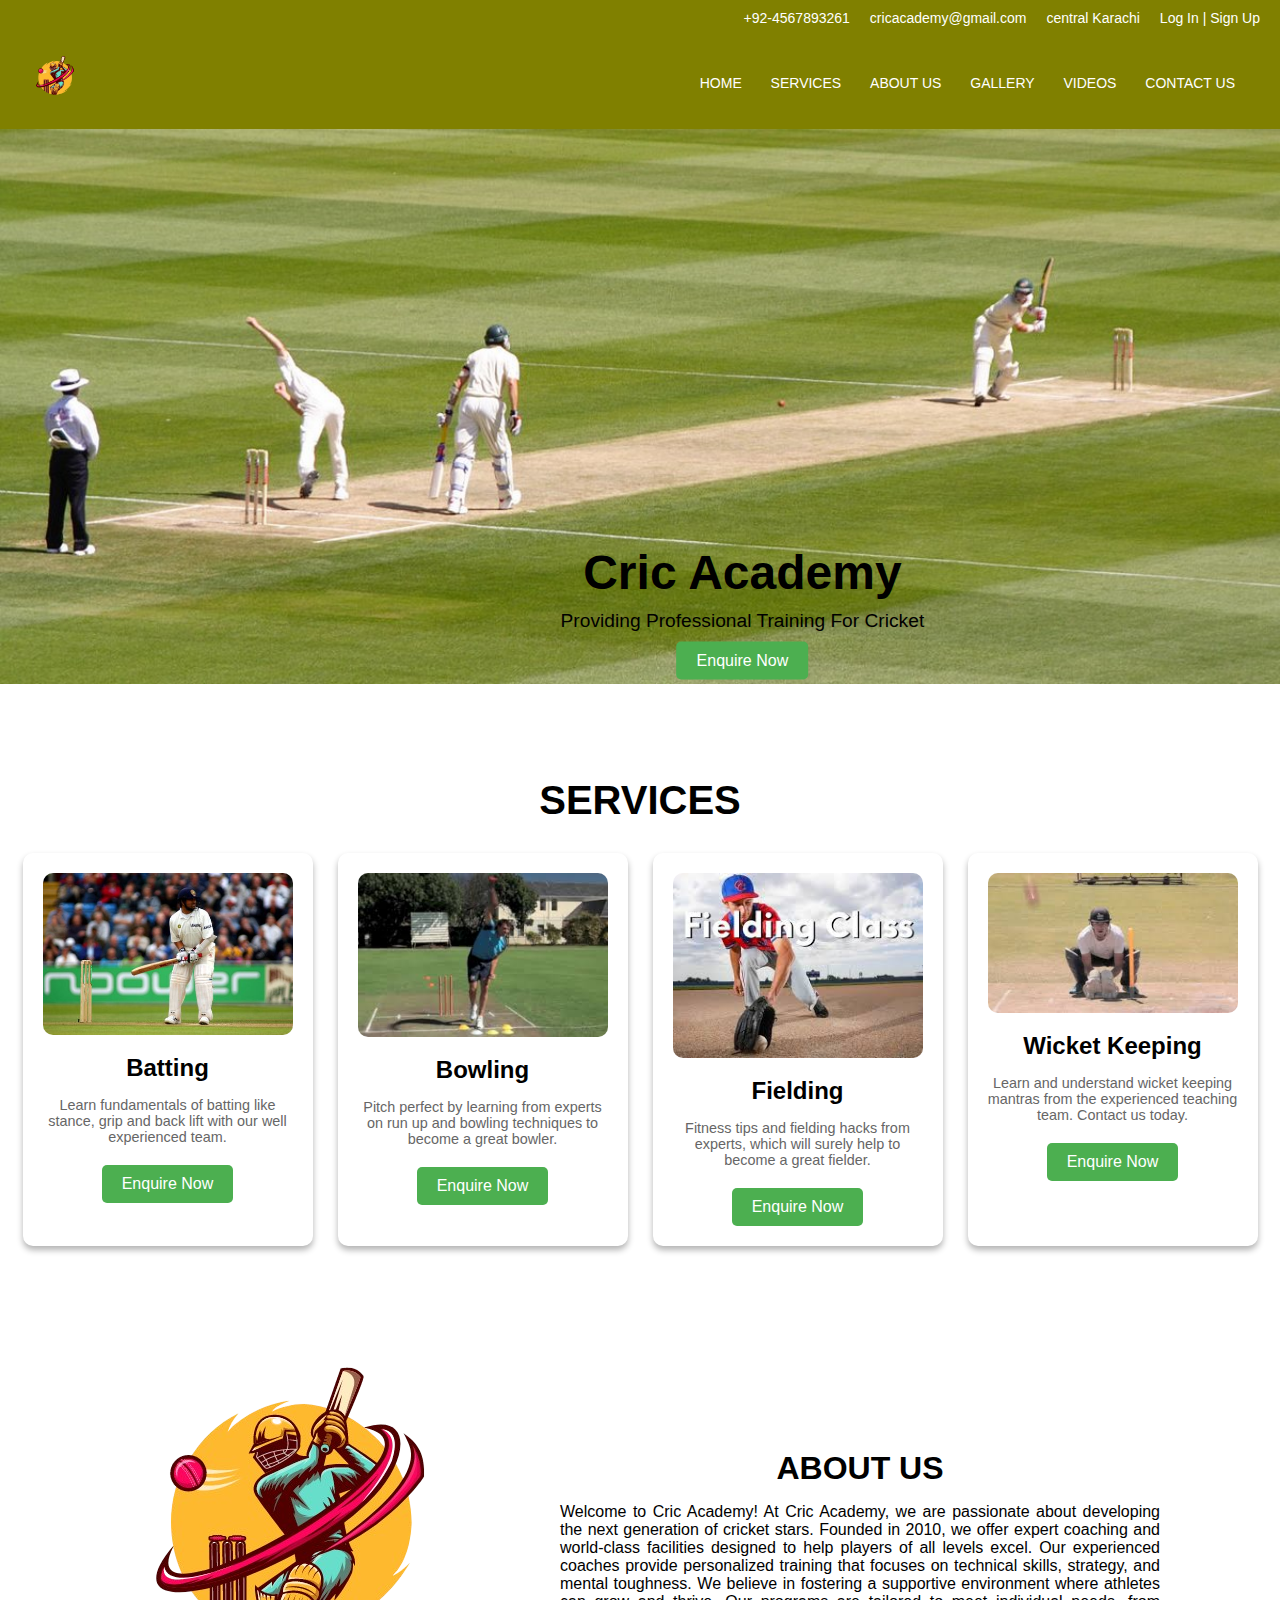
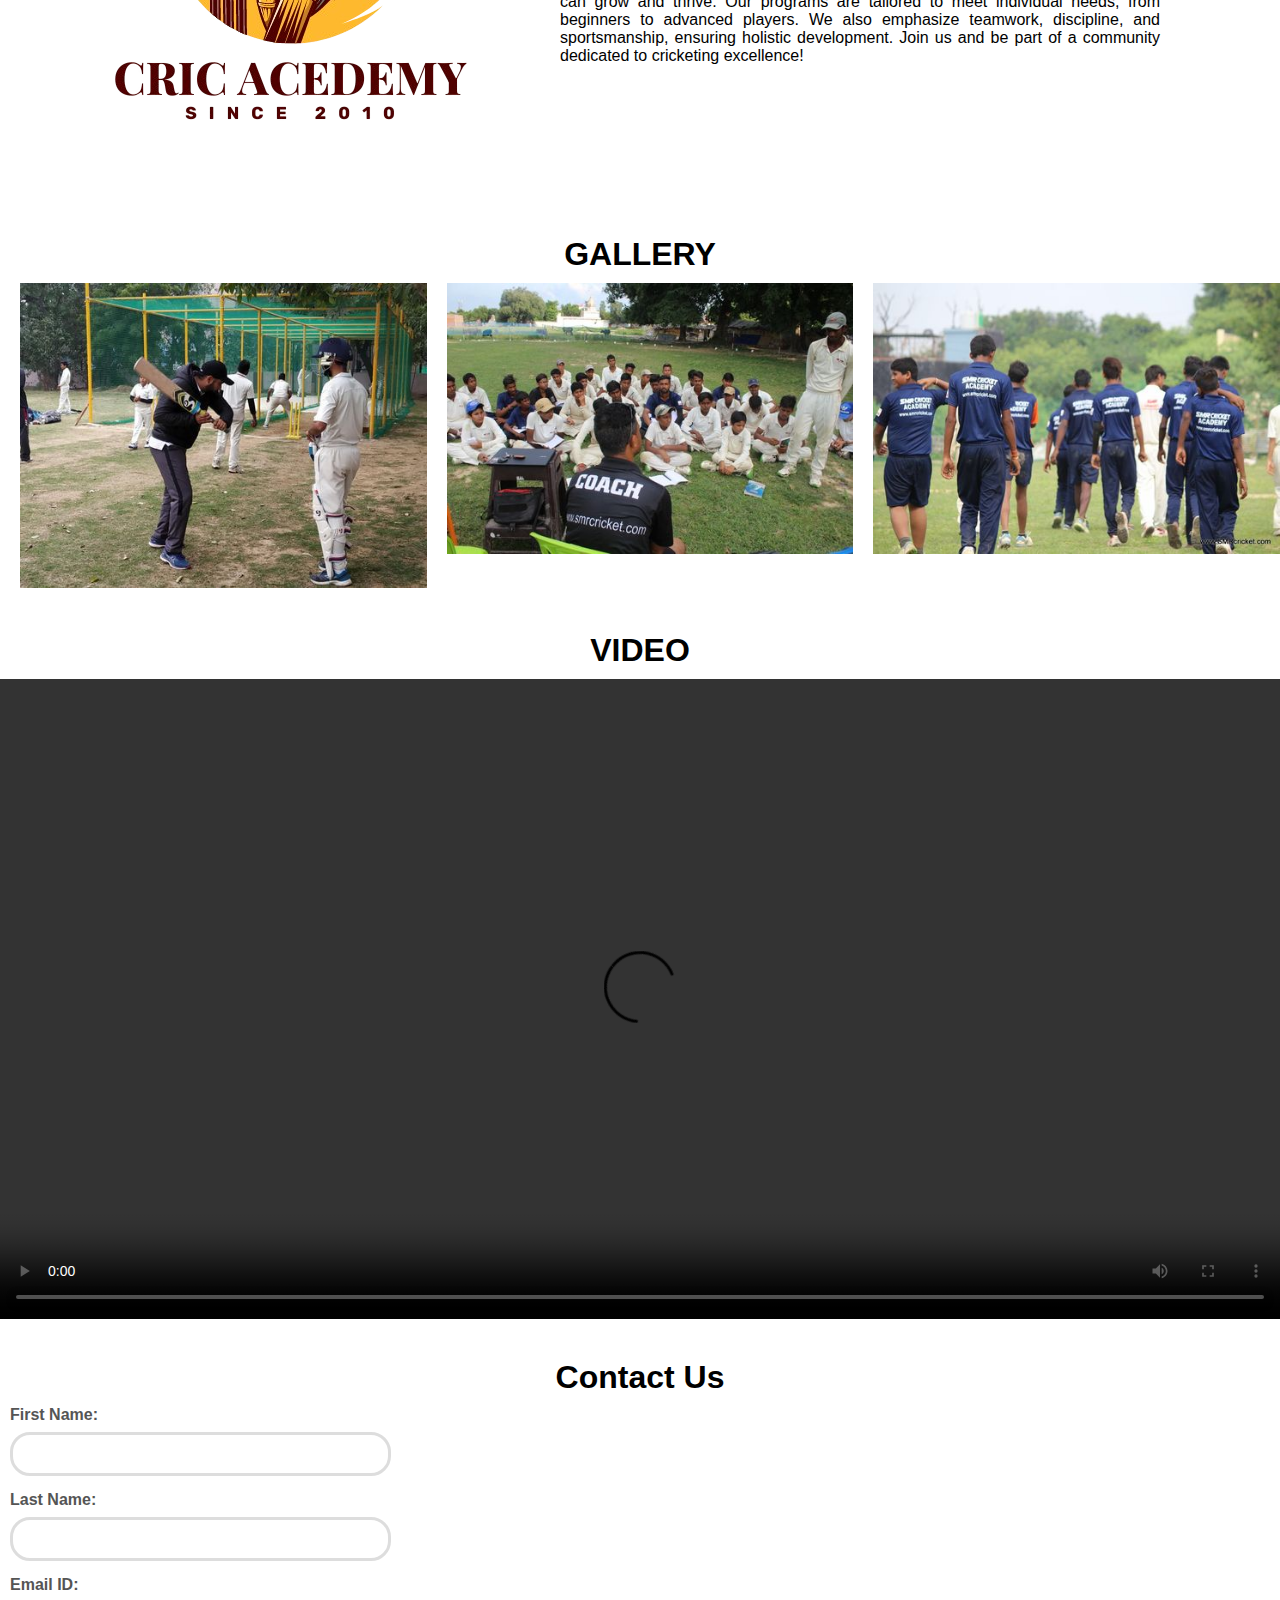
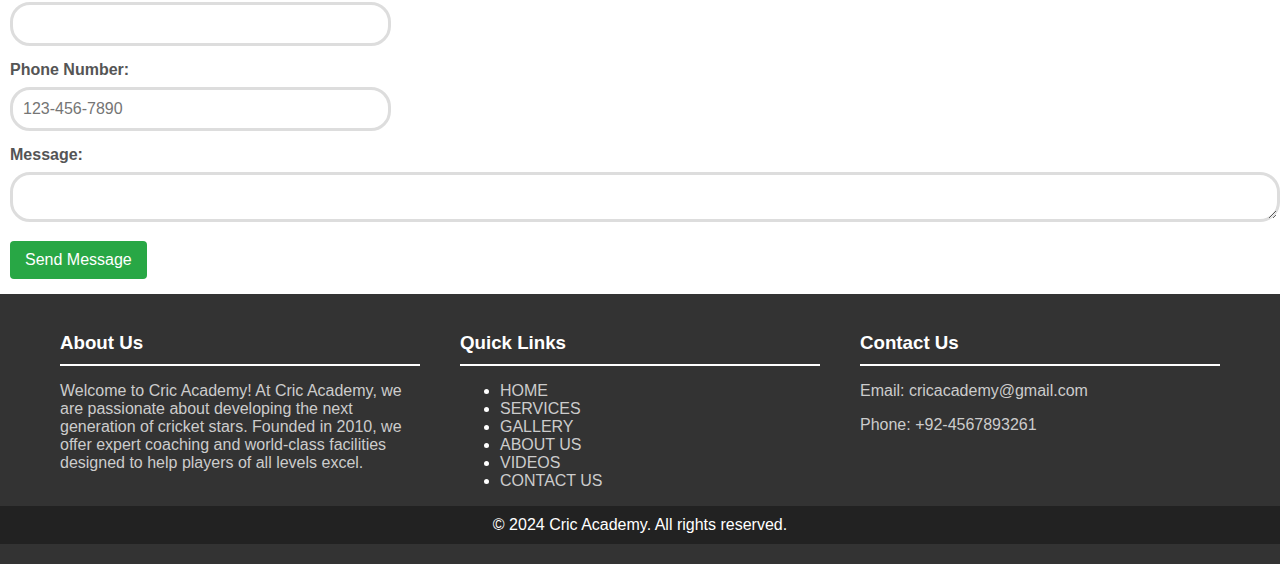
==== index.html @ f3417065 "Sports Website" ====
<!DOCTYPE html>
<html lang="en">

<head>
    <meta charset="UTF-8">
    <meta name="viewport" content="width=device-width, initial-scale=1.0">
    <link rel="stylesheet" href="https://cdnjs.cloudflare.com/ajax/libs/font-awesome/6.6.0/css/all.min.css"
        integrity="sha512-Kc323vGBEqzTmouAECnVceyQqyqdsSiqLQISBL29aUW4U/M7pSPA/gEUZQqv1cwx4OnYxTxve5UMg5GT6L4JJg=="
        crossorigin="anonymous" referrerpolicy="no-referrer" />
    <link rel="stylesheet" href="style.css">
    <title>Cric Academy</title>
</head>

<body>
    <!-- Top Bar -->
    <div class="top-bar">
        <div class="social-media">
            <a href="#"><i class="fab fa-facebook-f"></i></a>
            <a href="#"><i class="fab fa-linkedin-in"></i></a>
            <a href="#"><i class="fab fa-instagram"></i></a>
            <a href="#"><i class="fab fa-twitter"></i></a>
            <a href="#"><i class="fab fa-youtube"></i></a>
        </div>
        <div class="contact-info">
            <span><i class="fas fa-phone-alt"></i> +92-4567893261</span>
            <span><i class="fas fa-envelope"></i> cricacademy@gmail.com</span>
            <span><i class="fas fa-map-marker-alt"></i> central Karachi</span>
            <a href="login.html" class="login-signup"><i class="fas fa-user"></i> Log In | Sign Up</a>
        </div>
    </div>
    <div class="container">
        <div class="logo">
            <img src="image/logo.png" alt="Logo">
        </div>
        <nav>
            <ul>
                <li><a href="#background">HOME</a></li>
                <li><a href="#services">SERVICES</a></li>
                <li><a href="#about">ABOUT US</a></li>
                <li><a href="#GALLERY">GALLERY</a></li>
                <li><a href="#video">VIDEOS</a></li>
                <li><a href="#contact">CONTACT US</a></li>
            </ul>
        </nav>
    </div>

    <div class="background" id="background">
        <img src="image/background.jpg" alt="background">
    </div>


    <div class="hero">
        <h1>Cric Academy</h1>
        <p>Providing Professional Training For Cricket</p>
        <a href="#" class="cta">Enquire Now</a>
    </div>

    <!-- Services -->
    <section class="services-section" id="services">
        <h2>SERVICES</h2>
        <div class="services-container">
            <div class="service-item">
                <img src="image/battings.jpg" alt="Batting">
                <h3>Batting</h3>
                <p>Learn fundamentals of batting like stance, grip and back lift with our well experienced team.</p>
                <button>Enquire Now</button>
            </div>
            <div class="service-item">
                <img src="image/bowling.jpeg" alt="Bowling">
                <h3>Bowling</h3>
                <p>Pitch perfect by learning from experts on run up and bowling techniques to become a great bowler.</p>
                <button>Enquire Now</button>
            </div>
            <div class="service-item">
                <img src="image/fielding.jpeg" alt="Fielding">
                <h3>Fielding</h3>
                <p>Fitness tips and fielding hacks from experts, which will surely help to become a great fielder.</p>
                <button>Enquire Now</button>
            </div>
            <div class="service-item">
                <img src="image/wickkeepering.jpeg" alt="Wicket Keeping">
                <h3>Wicket Keeping</h3>
                <p>Learn and understand wicket keeping mantras from the experienced teaching team. Contact us today.</p>
                <button>Enquire Now</button>
            </div>
        </div>
    </section>
     
    <!-- About Us -->

    <div class="about" id="about">
        <div class="about-us">
            <img src="image/About_us.png" alt="">
            <div class="about-text">
                <h2><strong> ABOUT US </strong></About>
                </h2>
                <p>Welcome to Cric Academy! At Cric Academy, we are passionate about developing the next generation of
                    cricket stars. Founded in 2010, we offer expert coaching and world-class facilities designed to help players of all levels
                    excel. Our experienced coaches provide personalized training that focuses on technical skills,
                    strategy, and mental toughness. We believe in fostering a supportive environment where athletes can
                    grow and thrive. Our programs are tailored to meet individual needs, from beginners to advanced
                    players. We also emphasize teamwork, discipline, and sportsmanship, ensuring holistic development.
                    Join us and be part of a community dedicated to cricketing excellence!</p>
            </div>
        </div>

    <!--  GALLERY -->

    <h2>GALLERY</h2>
    <div class="slides" id="GALLERY">
        <div class="slide">
            <img src="image/slider1.jpg" alt="slider1">
        </div>

        <div class="slide">
            <img src="image/slider2.jpg" alt="slider2">
        </div>

        <div class="slide">
            <img src="image/slider 3.jpg" alt="slider3">
        </div>
    </div>
    
        <!-- video -->

        <h2>VIDEO</h2>
        <div class="videos" id="video">
            <video controls>
                <source src="video/invideo-ai-1080 Cric Academy - The Ultimate Cricket Trai 2024-08-26.mp4" type="">
            </video>
        </div>

        <!-- Contact Form -->
        <h2>Contact Us</h2>
        <div class="contact-form">
            
            <form>
                <label for="first-name">First Name:</label>
                <input type="text" id="first-name" name="first-name" required>

                <label for="last-name">Last Name:</label>
                <input type="text" id="last-name" name="last-name" required>

                <label for="email">Email ID:</label>
                <input type="email" id="email" name="email" required>

                <label for="Phone">Phone Number:</label>
                <input type="tel" id="phone" name="phone"  placeholder="123-456-7890" required>

                <label for="message">Message:</label>
                <textarea id="message" name="message" required></textarea>

                <button type="submit">Send Message</button>
            </form>
        </div>
        
        <!-- Footer -->
        <footer>
            <div class="footer-content">
              <div class="footer-section about">
                <h3>About Us</h3>
                <p>Welcome to Cric Academy! At Cric Academy, we are passionate about developing the next generation of
                    cricket stars. Founded in 2010, we offer expert coaching and world-class facilities designed to help players of all levels
                    excel.</p>
              </div>
              <div class="footer-section links">
                <h3>Quick Links</h3>
                <ul>
                    <li><a href="#background">HOME</a></li>
                    <li><a href="#services">SERVICES</a></li>
                    <li><a href="#GALLERY">GALLERY</a></li>
                    <li><a href="#about">ABOUT US </a></li>
                    <li><a href="#video">VIDEOS</a></li>
                    <li><a href="#contact">CONTACT US</a></li>
                  
                </ul>
              </div>
              <div class="footer-section contact">
                <h3>Contact Us</h3>
                <p>Email: <a href=" cricacademy@gmail.com"> cricacademy@gmail.com</a></p>
                <p>Phone: +92-4567893261</p>
              </div>
            </div>
            <div class="footer-bottom">
              <p>&copy; 2024 Cric Academy. All rights reserved.</p>
            </div>
          </footer>
</body>

</html>
---- style.css ----
body {
  font-family: Arial, Helvetica, sans-serif;
  margin: 0;
  padding: 0;

}

.top-bar {
  background-color: olive;
  display: flex;
  justify-content: space-between;
  align-items: center;
  padding: 10px 20px;
  font-size: 14px;

}

.social-media a {
  color: white;
  text-decoration: none;
  margin-right: 15px;

}

.social-media a:hover {
  color: #808000;
}

.contact-info {
  display: flex;
  align-items: center;
}

.contact-info span {
  margin-right: 20px;
  color: white;
}

.contact-info .login-signup {
  color: white;
  text-decoration: none;
}

.contact-info .login-signup:hover {
  color: #808000;
}

.container {
  background-color: olive;
  display: flex;
  justify-content: space-between;
  align-items: center;
  padding: 10px 20px;
  font-size: 14px;
  flex-wrap: wrap;
}

.container ul {
  list-style: none;
  margin: 0;
  padding: 0;
}

.container li {
  display: inline-block;
  list-style: none;
}

.container a {
  text-decoration: none;
  color: white;
  margin-right: 25px;
}

.container a:hover {
  color: #808000;
}

.content {
  padding: 20px;
}

.logo {
  float: left;
  margin-right: 20px;
}

.logo img {
  width: 70px;
  height: auto;
}

.background img {
  height: auto;
  background-size: cover;
  background-position: center;
  width: 100%;
}

.hero {
  position: absolute;
  top: 68%;
  left: 58%;
  transform: translate(-50%, -50%);
  padding: 40px;
  text-align: center;
}

.hero h1 {
  font-size: 3em;
  margin: 0px;
}

.hero p {
  font-size: 1.2em;
  margin: 10px 0;
}

.cta {
  display: inline-block;
  padding: 10px 20px;
  background-color: #4CAF50;
  color: #fff;
  text-decoration: none;
  border-radius: 5px;
}

.cta:hover{
  background-color: #1b5e20;
}

body1 {
  margin: 0;
  font-family: Arial, sans-serif;
  background-color: #F5F5DC;
  display: flex;
  justify-content: center;
  align-items: center;
  height: 100vh;
}

.login {
  background-color: #808000;
  box-shadow: 0px 4px 8px rgb(0, 0, 0, 0.2);
  border-radius: 10px;
  padding: 40px;
  text-align: center;

}

h1 {
  color: #000;
  margin-bottom: 28px;
}

label {
  color: #fff;
  margin-bottom: 8px;
  text-align: left;
  font-size: medium;
  display: block;
}

input[type="text"] [type="password"] {
  width: 100%;
  padding: 10px;
  border-radius: 4px;
  border: none;
  box-sizing: border-box;
  margin-bottom: 20px;
}

.login-button {
  padding: 12px;
  background-color: #D4AF37;
  color: #333;
  border: none;
  border-radius: 4px;
  cursor: pointer;
  font-size: 15px;
  font-weight: bold;
  width: 100%;
  margin-top: 10px;

}

.login-button:hover {
  background-color: #2E8B57;
  color: #fff;
}

.services-section {
  text-align: center;
  padding: 50px 20px;
}

.services-section h2 {
  font-size: 2.5em;
  margin-bottom: 30px;
}

.services-container {
  display: flex;
  justify-content: space-around;
  flex-wrap: wrap;
  gap: 20px;
}

.service-item {
  background-color: #fff;
  border-radius: 10px;
  box-shadow: 0 4px 6px rgba(0, 0, 0, 0.3);
  padding: 20px;
  max-width: 250px;
  text-align: center;
}

.service-item img {
  width: 100%;
  height: auto;
  border-radius: 10px;
}

.service-item h3 {
  font-size: 1.5em;
  margin: 15px 0;
}

.service-item p {
  font-size: 0.9em;
  color: #666;
  margin-bottom: 20px;
}

.service-item button {
  background-color: #4CAF50;
  color: #fff;
  border: none;
  border-radius: 5px;
  padding: 10px 20px;
  cursor: pointer;
  font-size: 1em;
  transition: background-color 0.3s ease;
}

.service-item button:hover {
  background-color: #1b5e20;
}


h2 {
  font-size: 2em;
  margin-bottom: 10px;
  margin-top: 40px;
  text-align: center;
}

.slides {
  display: flex;
  width: 100%;
  transition: transform 0.5s ease-in-out;
}

.slide {
  width: 10%;
  flex: 1 0 10%;
  margin-left: 20px;
}

.slide img {
  width: 100%;
  height: auto;
}

.about {
  padding: 0px;
}

.about-us {
  display: flex;
  align-items: center;
  max-width: 1200px;
  margin: 0 auto;
  gap: 20px;

}

.about-text {
  max-width: 600px;
  text-align: justify;
}

 .videos{
  position: relative;
  width: 100%;
  max-width: 600%;
  padding-bottom: 50%;
  margin: 0 auto;
  overflow: hidden;
} 

.videos video{
  display: block;
  position: absolute;
  top: 0;
  left: 0;
  width: 100%;
  height: 100%;
} 

.contact-form{
  margin-left: 10px;
}

.contact-form label {
  display: block;
  margin-bottom: 8px;
  font-weight: bold;
  color: #555;
}
.contact-form input,
.contact-form textarea {
  width: 30%;
  padding: 10px;
  margin-bottom: 15px;
  border: 3px solid #ddd;
  border-radius: 20px;
  box-sizing: border-box;
  font-size: 16px;
}
.contact-form textarea {
  height: 50px;
  width: 100%;
  resize: vertical;
}
.contact-form button {
  background-color: #28a745;
  border: none;
  color: #fff;
  padding: 10px 15px;
  font-size: 16px;
  border-radius: 4px;
  cursor: pointer;
  transition: background-color 0.3s ease;
}
.contact-form button:hover {
  background-color: #218838;
}

footer {
  background-color: #333;
  color: #fff;
  padding: 20px 0;
  font-family: Arial, sans-serif;
  margin-top: 15px;
  background-size: cover;
  width: 100%;
  margin-bottom: 0%;
}

.footer-content {
  display: flex;
  justify-content: space-around;
  max-width: 1200px;
  margin: 0 auto;
}

.footer-section {
  flex: 1;
  margin: 0 20px;
}

.footer-section h3 {
  border-bottom: 2px solid #fff;
  padding-bottom: 10px;
  margin-bottom: 10px;
}

.footer-section p, .footer-section a {
  color: #ccc;
  text-decoration: none;
}

.footer-section a:hover {
  text-decoration: underline;
}

.footer-bottom {
  text-align: center;
  padding: 10px 0;
  background-color: #222;
}

.footer-bottom p {
  margin: 0;
}

@media (max-width: 480px) {
  .top-bar, .container {
    flex-direction: column;
    text-align: center;
  }

  .contact-info {
    flex-direction: column;
  }

  .contact-info span {
    margin-right: 0;
    margin-bottom: 10px;
  }

  .hero h1 {
    font-size: 1.5em;
  }

  .hero p {
    font-size: 0.9em;
  }

  .cta {
    padding: 5px 10px;
    font-size: 0.8em;
  }
}
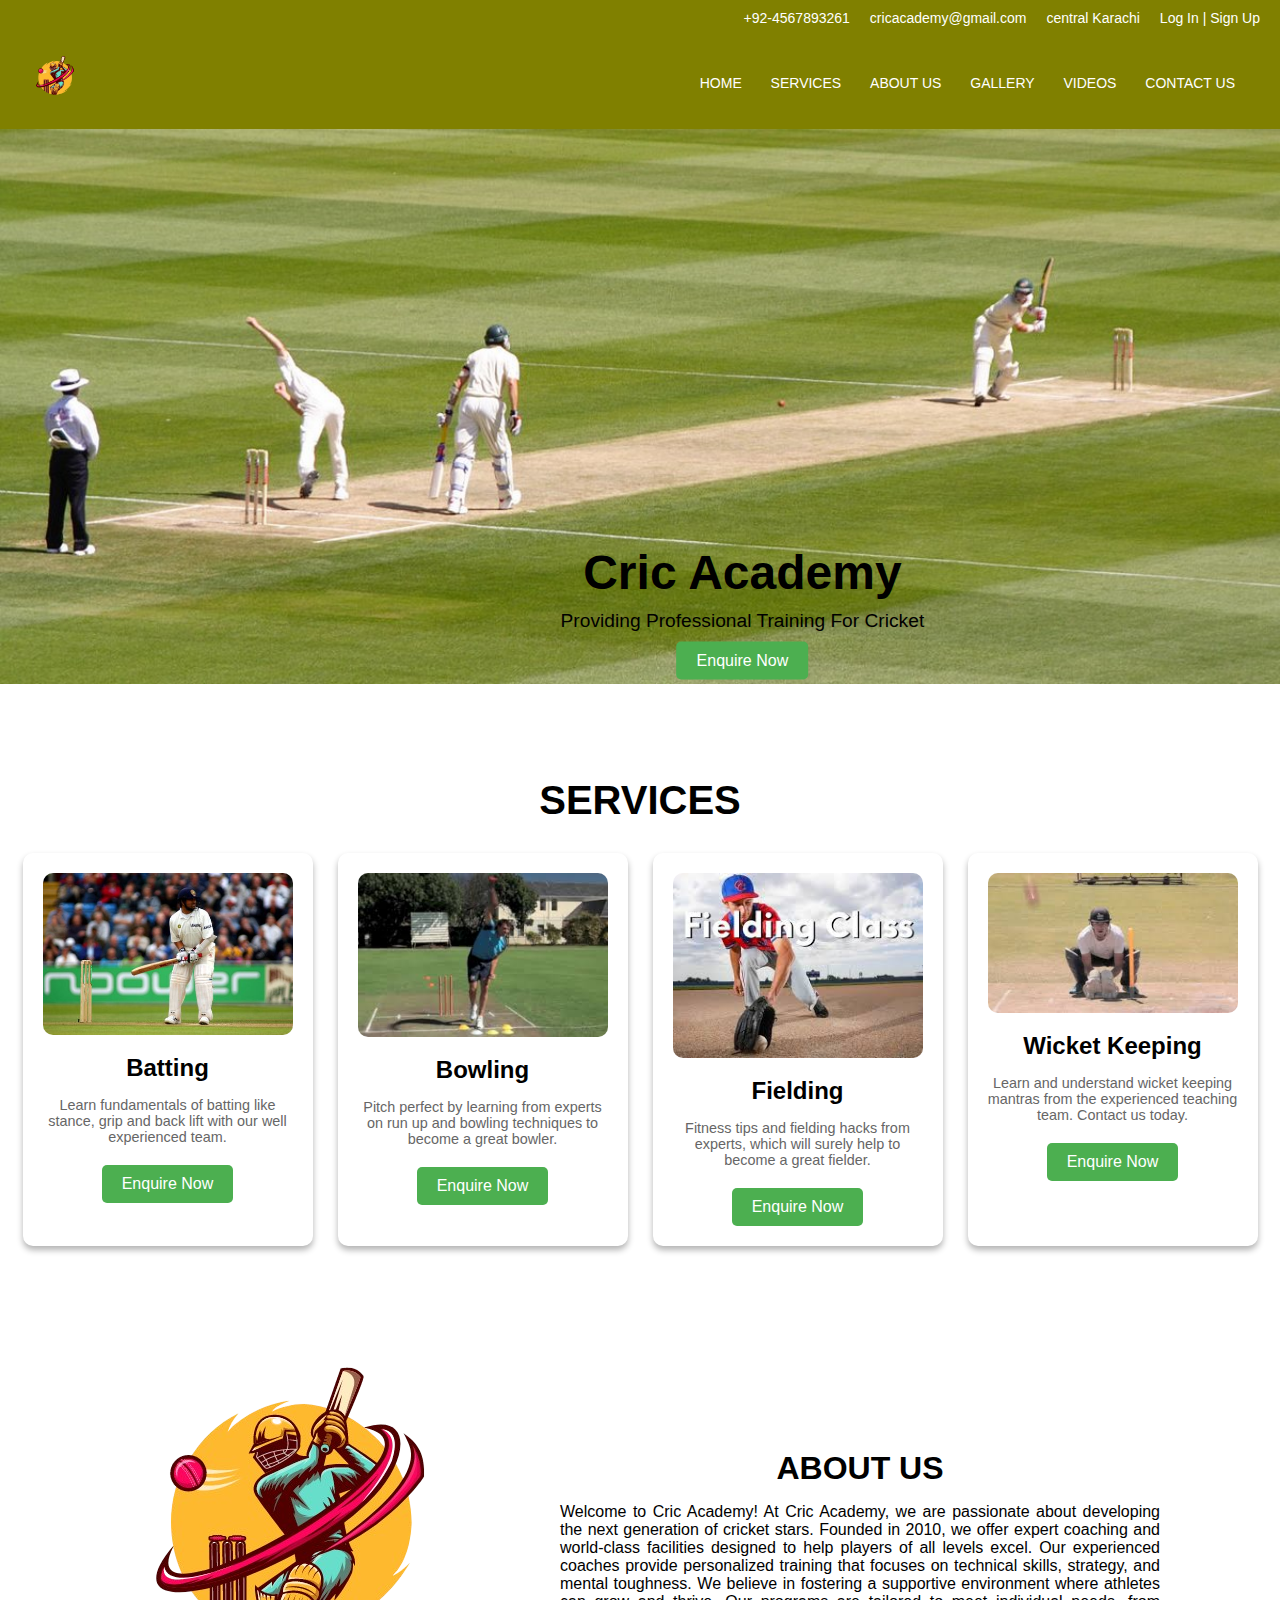
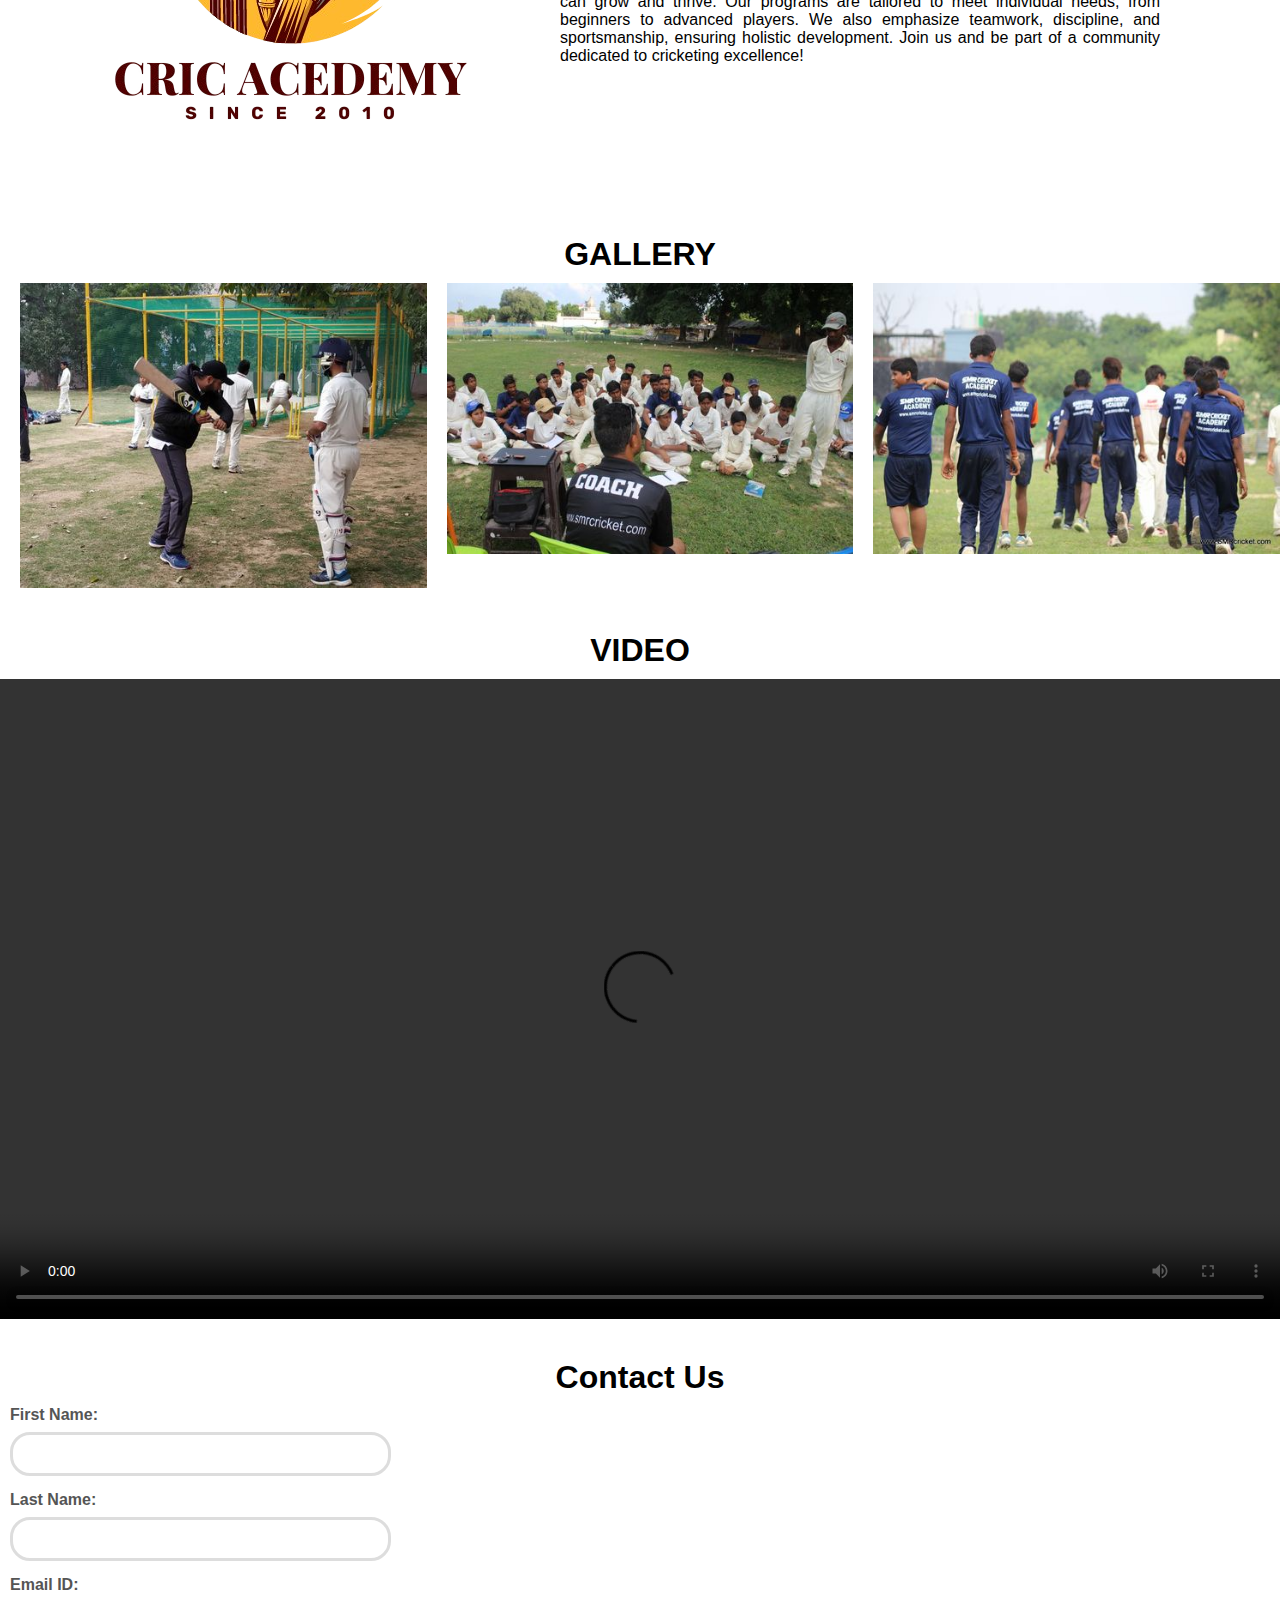
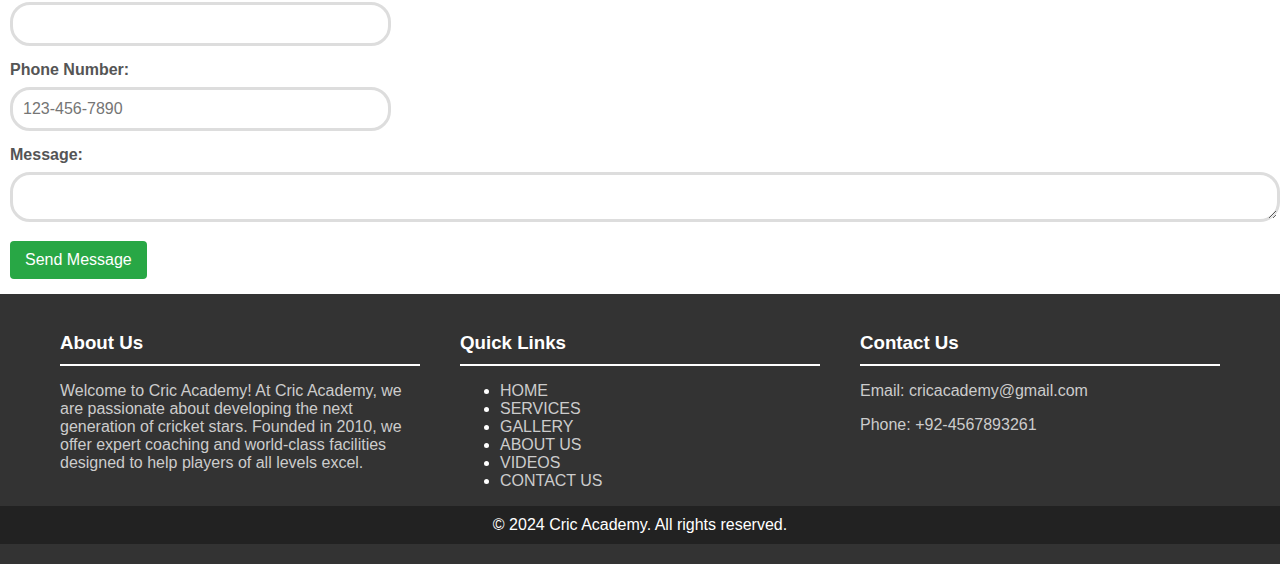
==== commit 1bf46824: "Update index.html" ====
--- a/index.html
+++ b/index.html
@@ -156,7 +156,7 @@
         
         <!-- Footer -->
         <footer>
-            <div class="footer-content">
+            <div class="footer-content" id="contact">
               <div class="footer-section about">
                 <h3>About Us</h3>
                 <p>Welcome to Cric Academy! At Cric Academy, we are passionate about developing the next generation of
@@ -187,4 +187,4 @@
           </footer>
 </body>
 
-</html>+</html>
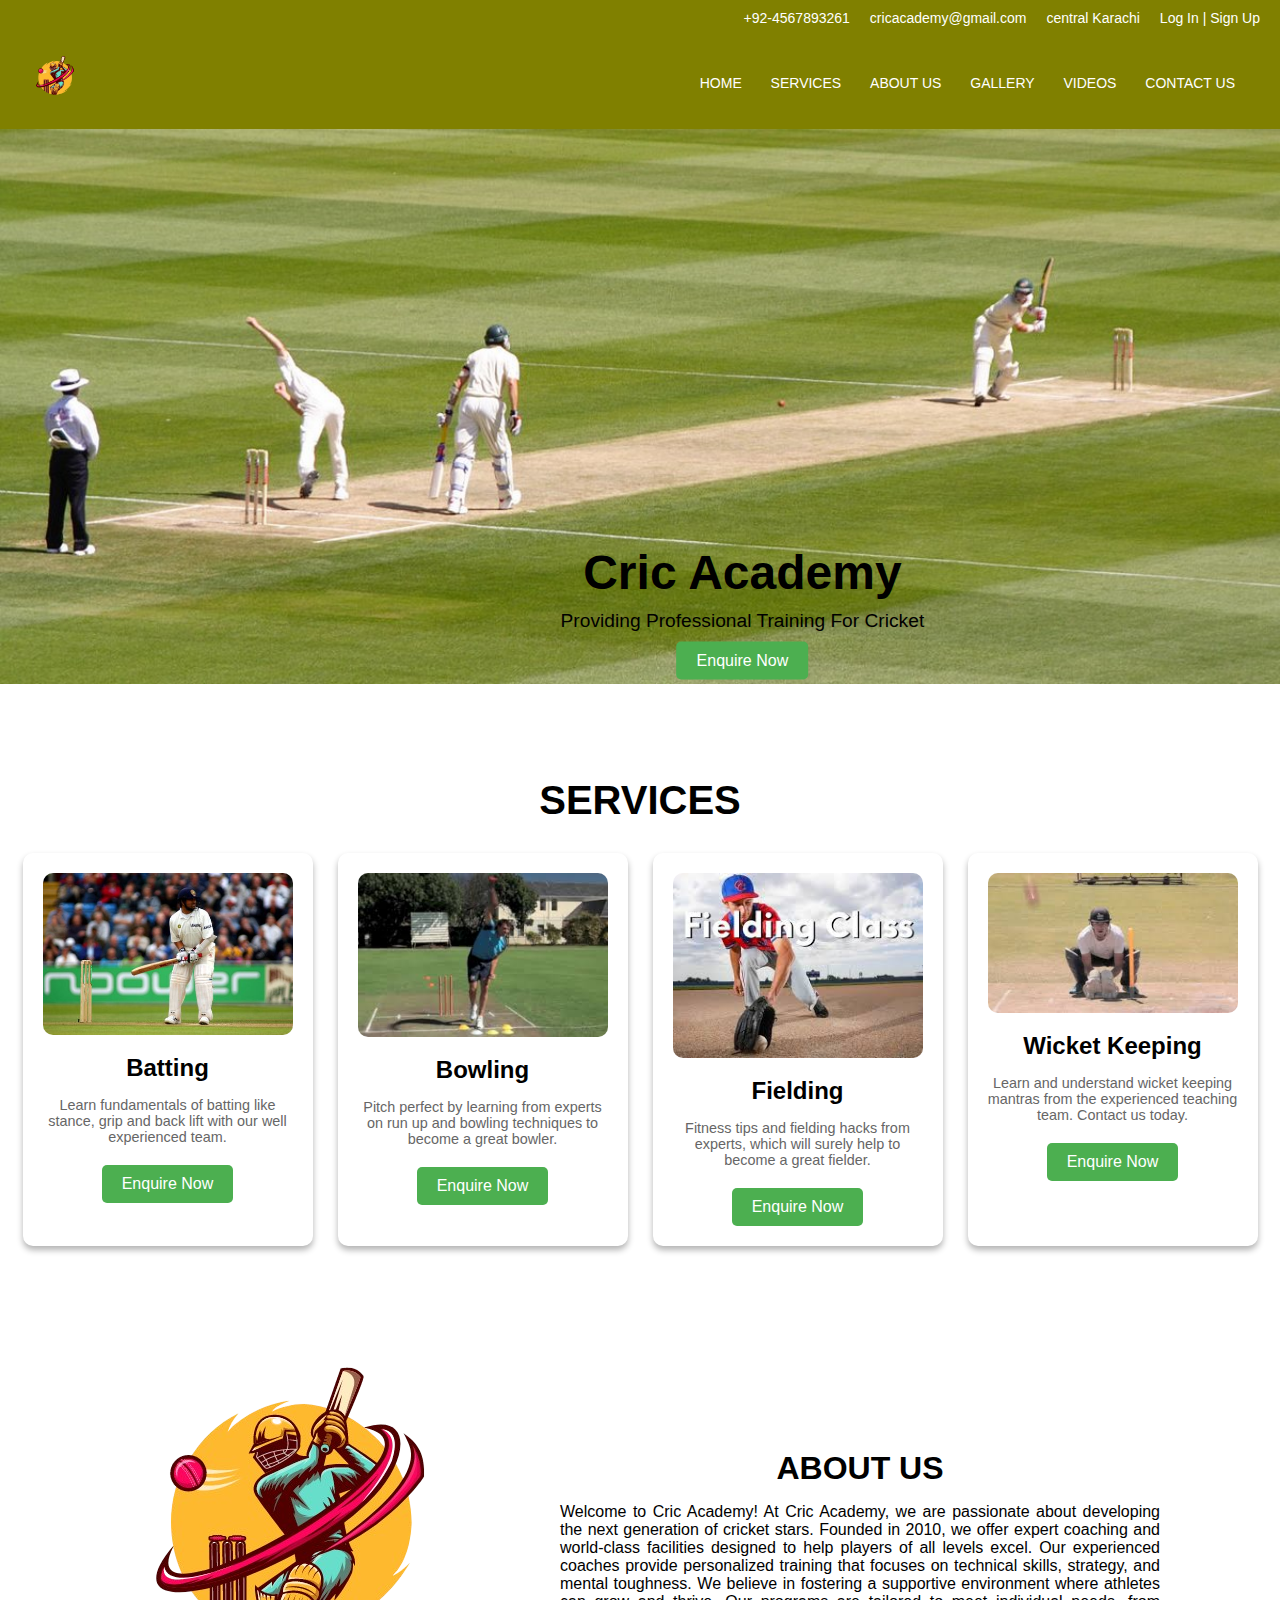
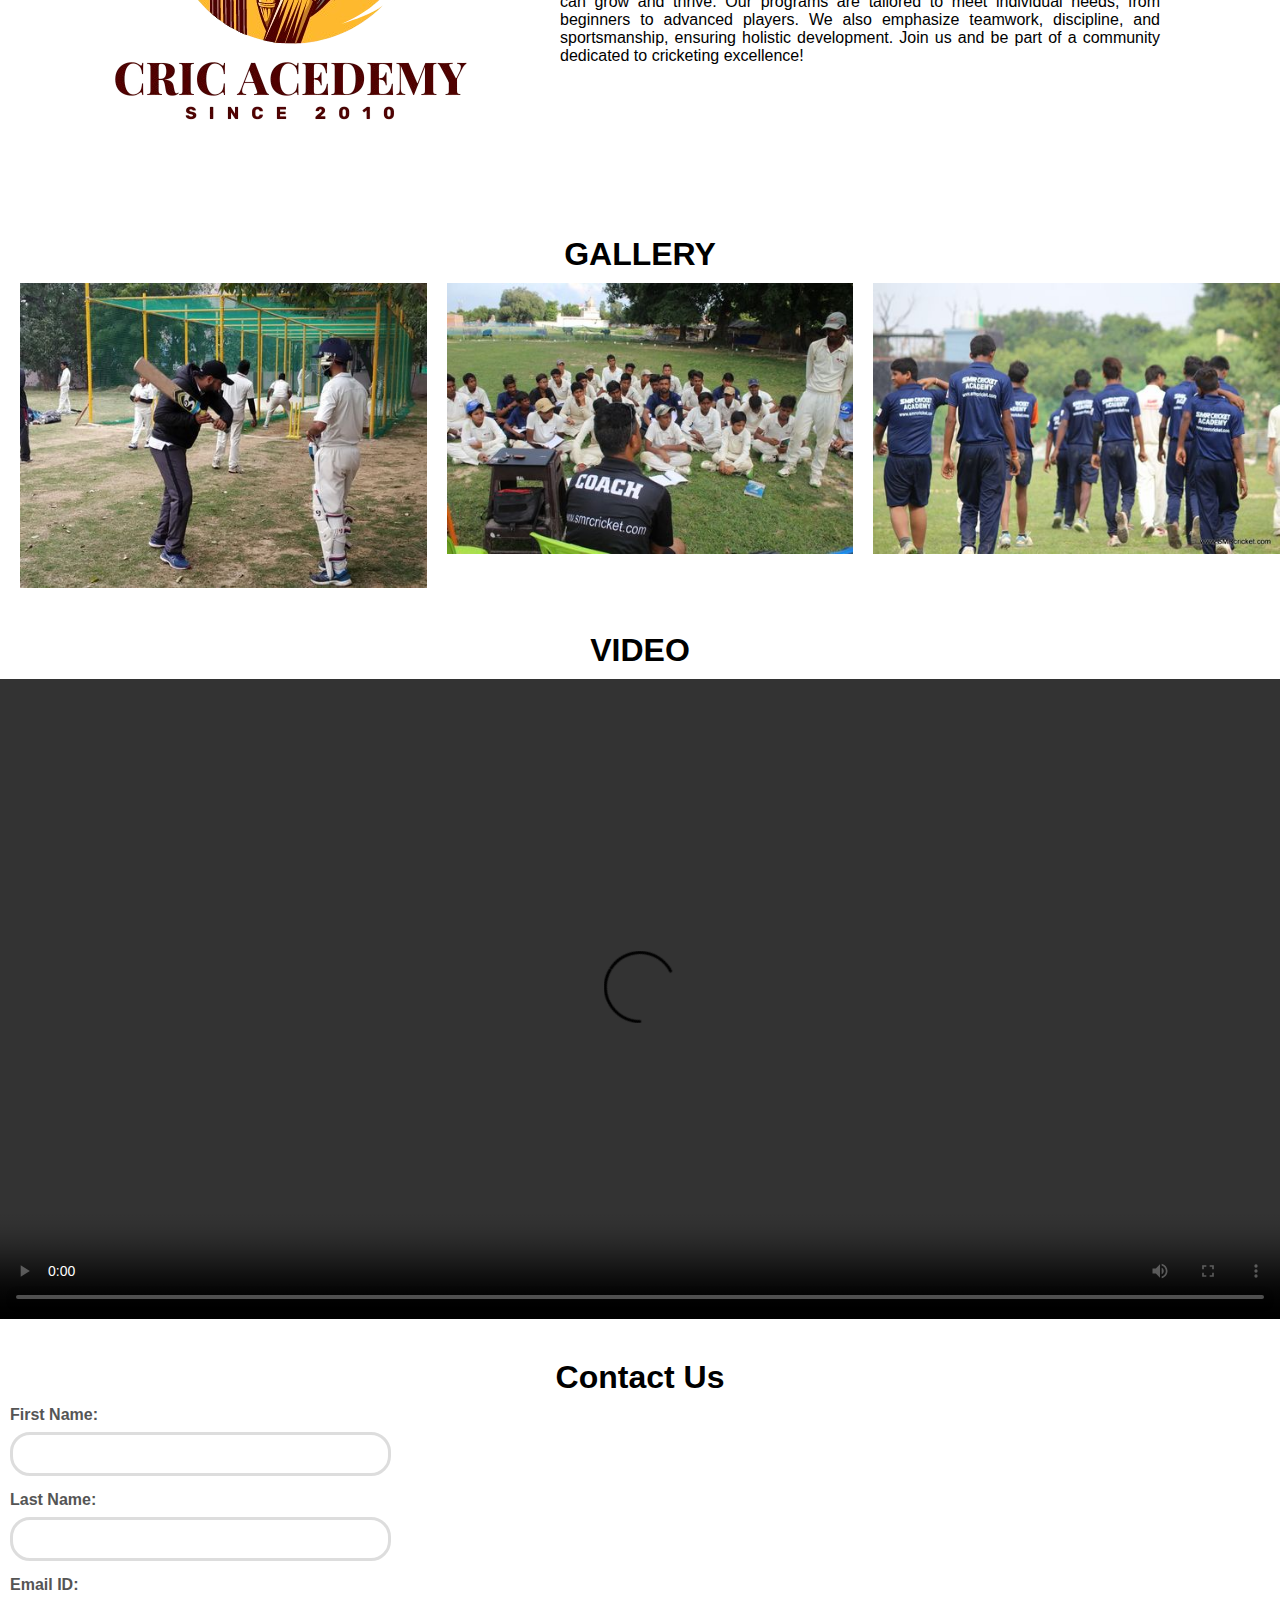
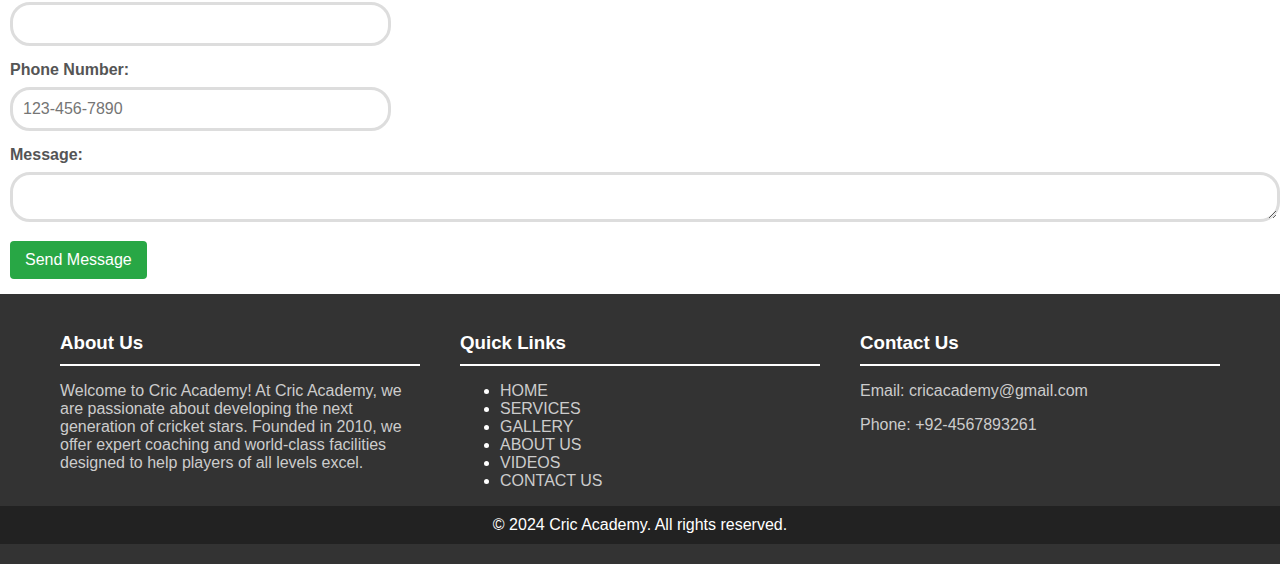
==== commit 77d89fac: "Update index.html" ====
--- a/index.html
+++ b/index.html
@@ -132,7 +132,7 @@
 
         <!-- Contact Form -->
         <h2>Contact Us</h2>
-        <div class="contact-form">
+        <div class="contact-form" id="contact">
             
             <form>
                 <label for="first-name">First Name:</label>
